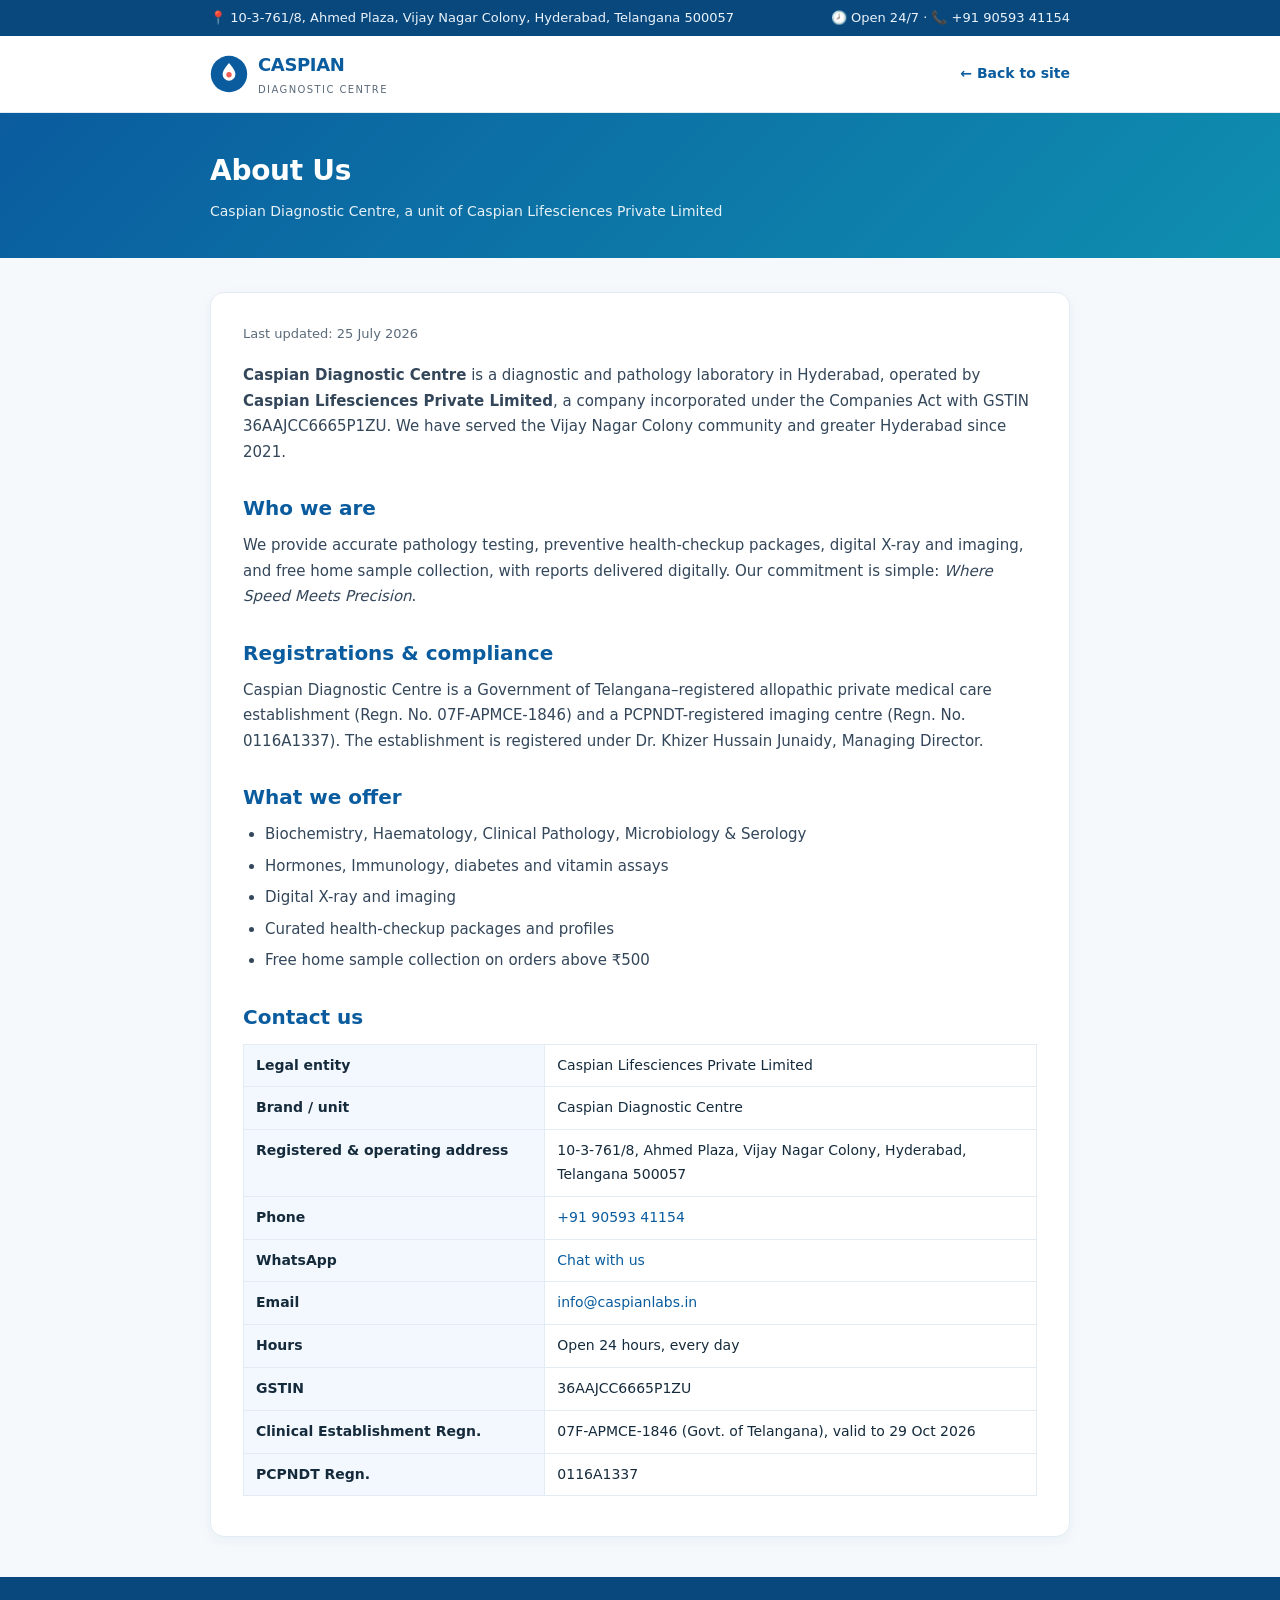
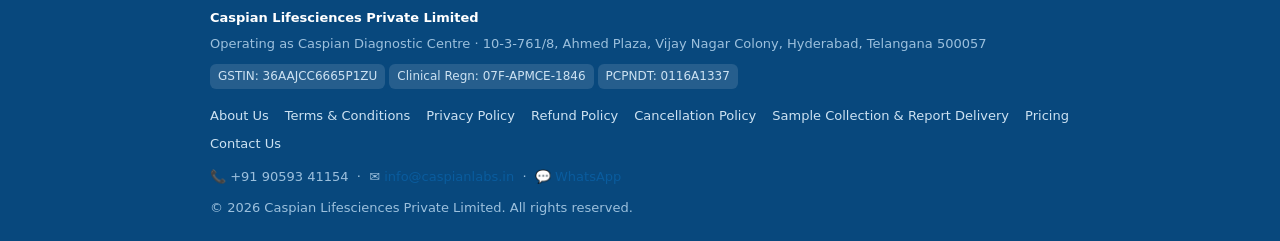
==== about.html @ a587f658 "Unique identity: coral accent replaces teal, which matched the personal site (design registry). Casp" ====
<!DOCTYPE html><html lang="en"><head><meta charset="UTF-8">
<meta name="viewport" content="width=device-width, initial-scale=1.0">
<title>About Us · Caspian Diagnostic Centre</title>
<meta name="description" content="About Us: Caspian Diagnostic Centre, a unit of Caspian Lifesciences Private Limited, Hyderabad.">
<link rel="canonical" href="https://www.caspianlabs.in/about.html">
<style>
:root{--blue:#0A5C9E;--blue-dark:#08487d;--teal:#F25C54;--ink:#152b3c;--muted:#5b6b7a;--line:#e3ecf3;--bg:#f6f9fc}
*{box-sizing:border-box;margin:0;padding:0}
body{font-family:'Segoe UI',system-ui,-apple-system,Roboto,Arial,sans-serif;color:var(--ink);line-height:1.7;background:var(--bg)}
a{color:var(--blue);text-decoration:none}a:hover{text-decoration:underline}
.top{background:var(--blue-dark);color:#eaf3fb;font-size:13px;padding:7px 0}
.top .w{max-width:900px;margin:0 auto;padding:0 20px;display:flex;justify-content:space-between;gap:12px;flex-wrap:wrap}
header{background:#fff;border-bottom:1px solid var(--line);position:sticky;top:0;z-index:10}
header .w{max-width:900px;margin:0 auto;padding:14px 20px;display:flex;align-items:center;justify-content:space-between;gap:12px}
.brand{display:flex;align-items:center;gap:10px}
.brand b{color:var(--blue);font-size:18px;font-weight:800;letter-spacing:-.02em}
.brand span{font-size:10px;color:var(--muted);letter-spacing:.14em;text-transform:uppercase;display:block}
.home{font-size:14px;font-weight:600}
.hero{background:linear-gradient(135deg,var(--blue),#0f8fb0);color:#fff;padding:34px 0}
.hero .w{max-width:900px;margin:0 auto;padding:0 20px}
.hero h1{font-size:28px;letter-spacing:-.01em}
.hero p{opacity:.9;font-size:14px;margin-top:6px}
main{max-width:900px;margin:0 auto;padding:34px 20px 10px}
.card{background:#fff;border:1px solid var(--line);border-radius:14px;padding:30px 32px;box-shadow:0 4px 14px rgba(10,92,158,.06)}
main h2{color:var(--blue);font-size:20px;margin:26px 0 8px}
main h2:first-child{margin-top:0}
main p,main li{color:#33465a;font-size:15px;margin-bottom:10px}
main ul{padding-left:22px;margin-bottom:10px}
main li{margin-bottom:6px}
.upd{color:var(--muted);font-size:13px;margin-bottom:18px}
.box{background:#eaf3fb;border:1px solid #cfe1f1;border-radius:10px;padding:14px 18px;margin:16px 0;font-size:14px}
table.kv{width:100%;border-collapse:collapse;margin:10px 0}
table.kv td{border:1px solid var(--line);padding:9px 12px;font-size:14px;vertical-align:top}
table.kv td:first-child{background:#f2f8fd;font-weight:600;width:38%;color:var(--ink)}
footer{background:var(--blue-dark);color:#cde2f2;margin-top:30px;padding:30px 0 22px;font-size:13px}
footer .w{max-width:900px;margin:0 auto;padding:0 20px}
footer .legal{color:#fff;font-weight:700;margin-bottom:4px}
footer .links{display:flex;flex-wrap:wrap;gap:6px 16px;margin:14px 0 12px}
footer .links a{color:#cde2f2}
footer .fine{color:#9cc0dd;line-height:1.6}
.pill{display:inline-block;background:rgba(255,255,255,.12);border-radius:6px;padding:2px 8px;margin:2px 4px 2px 0;font-size:12px}
</style></head><body>
<div class="top"><div class="w"><span>📍 10-3-761/8, Ahmed Plaza, Vijay Nagar Colony, Hyderabad, Telangana 500057</span><span>🕗 Open 24/7 · 📞 +91 90593 41154</span></div></div>
<header><div class="w">
  <a class="brand" href="index.html"><svg width="38" height="38" viewBox="0 0 48 48"><circle cx="24" cy="24" r="23" fill="#0A5C9E"/><path d="M24 10c5 6 8 10 8 14.5A8 8 0 0 1 16 24.5C16 20 19 16 24 10Z" fill="#fff"/><circle cx="24" cy="25" r="3.4" fill="#F25C54"/></svg><span><b>Caspian</b><span>Diagnostic Centre</span></span></a>
  <a class="home" href="index.html">&larr; Back to site</a>
</div></header>
<div class="hero"><div class="w"><h1>About Us</h1><p>Caspian Diagnostic Centre, a unit of Caspian Lifesciences Private Limited</p></div></div>
<main><div class="card"><div class="upd">Last updated: 25 July 2026</div>

<p><b>Caspian Diagnostic Centre</b> is a diagnostic and pathology laboratory in Hyderabad, operated by <b>Caspian Lifesciences Private Limited</b>, a company incorporated under the Companies Act with GSTIN 36AAJCC6665P1ZU. We have served the Vijay Nagar Colony community and greater Hyderabad since 2021.</p>
<h2>Who we are</h2>
<p>We provide accurate pathology testing, preventive health-checkup packages, digital X-ray and imaging, and free home sample collection, with reports delivered digitally. Our commitment is simple: <em>Where Speed Meets Precision</em>.</p>
<h2>Registrations &amp; compliance</h2>
<p>Caspian Diagnostic Centre is a Government of Telangana–registered allopathic private medical care establishment (Regn. No. 07F-APMCE-1846) and a PCPNDT-registered imaging centre (Regn. No. 0116A1337). The establishment is registered under Dr. Khizer Hussain Junaidy, Managing Director.</p>
<h2>What we offer</h2>
<ul><li>Biochemistry, Haematology, Clinical Pathology, Microbiology &amp; Serology</li><li>Hormones, Immunology, diabetes and vitamin assays</li><li>Digital X-ray and imaging</li><li>Curated health-checkup packages and profiles</li><li>Free home sample collection on orders above &#8377;500</li></ul>
<h2>Contact us</h2>
<table class="kv">
<tr><td>Legal entity</td><td>Caspian Lifesciences Private Limited</td></tr>
<tr><td>Brand / unit</td><td>Caspian Diagnostic Centre</td></tr>
<tr><td>Registered &amp; operating address</td><td>10-3-761/8, Ahmed Plaza, Vijay Nagar Colony, Hyderabad, Telangana 500057</td></tr>
<tr><td>Phone</td><td><a href="tel:+919059341154">+91 90593 41154</a></td></tr>
<tr><td>WhatsApp</td><td><a href="https://wa.me/919059341154">Chat with us</a></td></tr>
<tr><td>Email</td><td><a href="mailto:info@caspianlabs.in">info@caspianlabs.in</a></td></tr>
<tr><td>Hours</td><td>Open 24 hours, every day</td></tr>
<tr><td>GSTIN</td><td>36AAJCC6665P1ZU</td></tr>
<tr><td>Clinical Establishment Regn.</td><td>07F-APMCE-1846 (Govt. of Telangana), valid to 29 Oct 2026</td></tr>
<tr><td>PCPNDT Regn.</td><td>0116A1337</td></tr>
</table>

</div></main>
<footer><div class="w">
  <div class="legal">Caspian Lifesciences Private Limited</div>
  <div class="fine">Operating as Caspian Diagnostic Centre · 10-3-761/8, Ahmed Plaza, Vijay Nagar Colony, Hyderabad, Telangana 500057</div>
  <div style="margin-top:8px">
    <span class="pill">GSTIN: 36AAJCC6665P1ZU</span><span class="pill">Clinical Regn: 07F-APMCE-1846</span><span class="pill">PCPNDT: 0116A1337</span>
  </div>
  <div class="links"><a href="about.html">About Us</a><a href="terms.html">Terms & Conditions</a><a href="privacy.html">Privacy Policy</a><a href="refund.html">Refund Policy</a><a href="cancellation.html">Cancellation Policy</a><a href="shipping.html">Sample Collection &amp; Report Delivery</a><a href="pricing.html">Pricing</a><a href="contact.html">Contact Us</a></div>
  <div class="fine">📞 +91 90593 41154 &nbsp;·&nbsp; ✉️ <a href="mailto:info@caspianlabs.in">info@caspianlabs.in</a> &nbsp;·&nbsp; 💬 <a href="https://wa.me/919059341154">WhatsApp</a></div>
  <div class="fine" style="margin-top:10px">© 2026 Caspian Lifesciences Private Limited. All rights reserved.</div>
</div></footer>
</body></html>
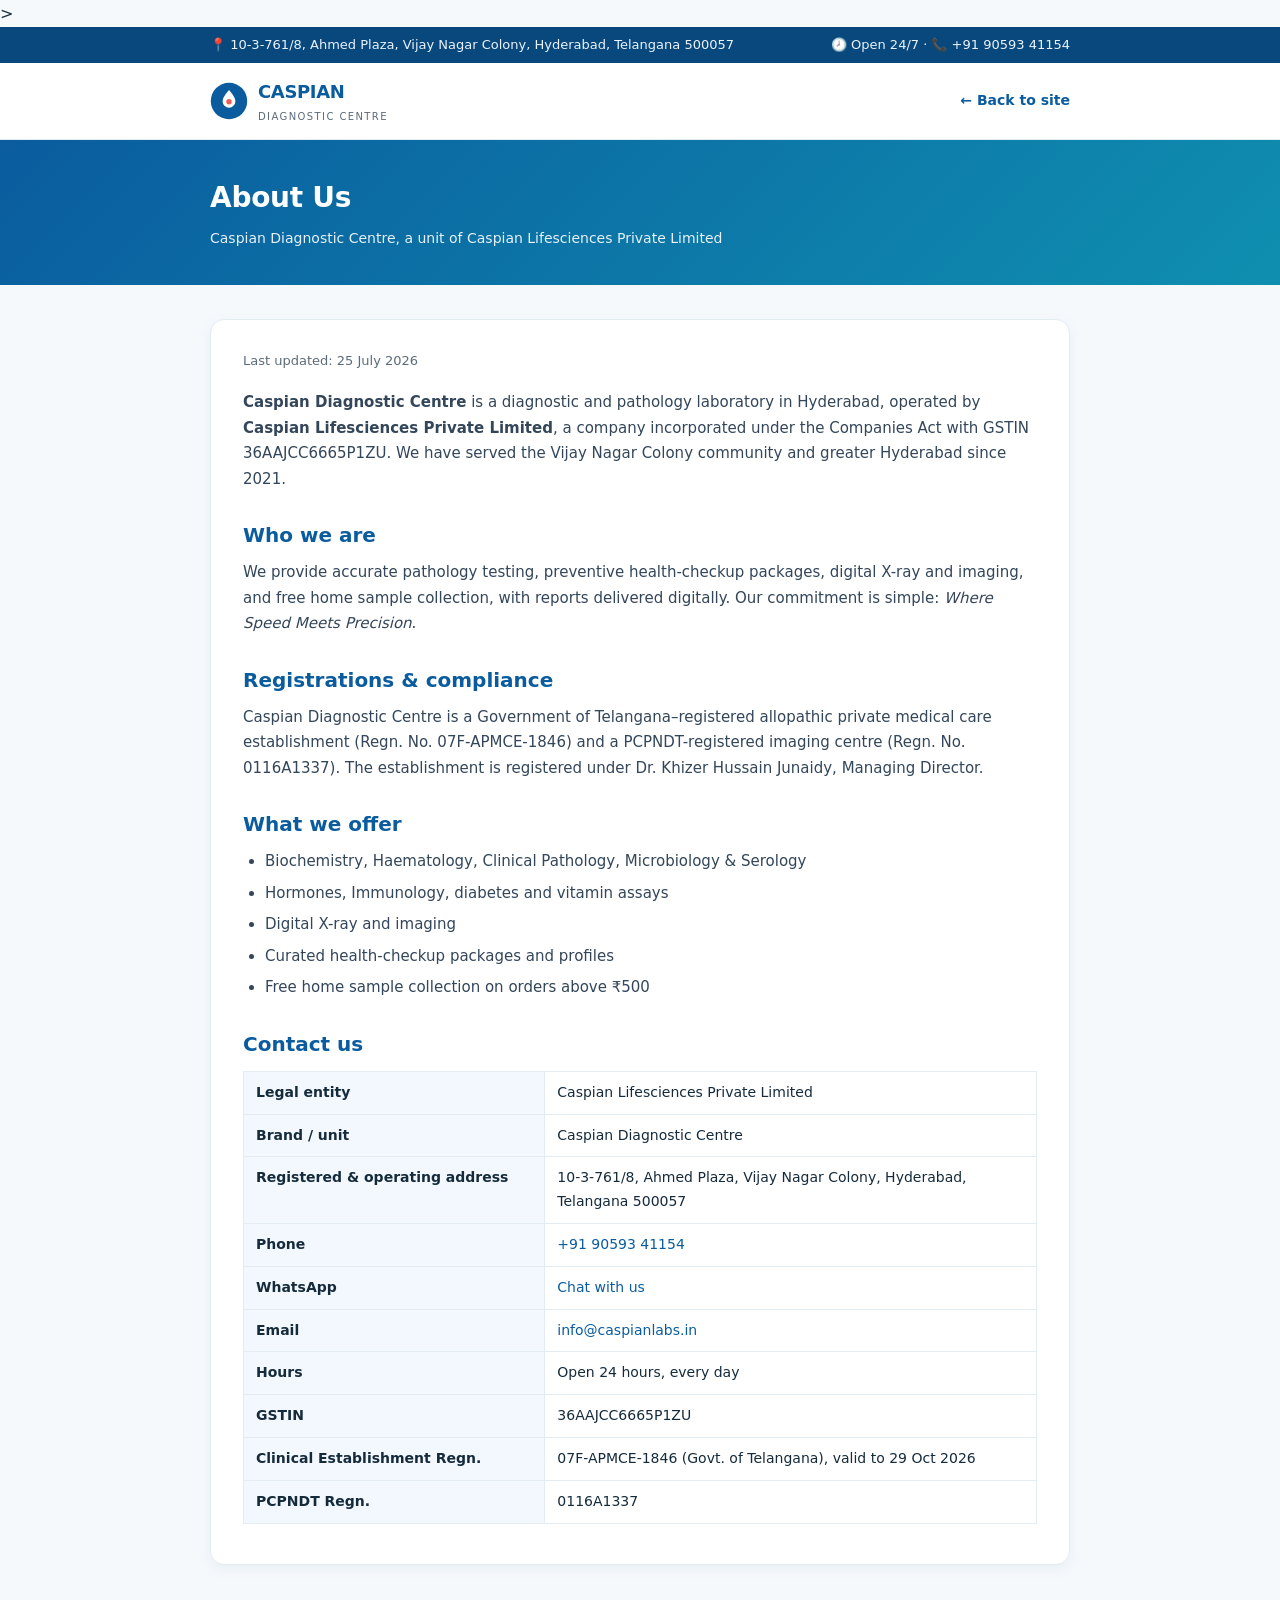
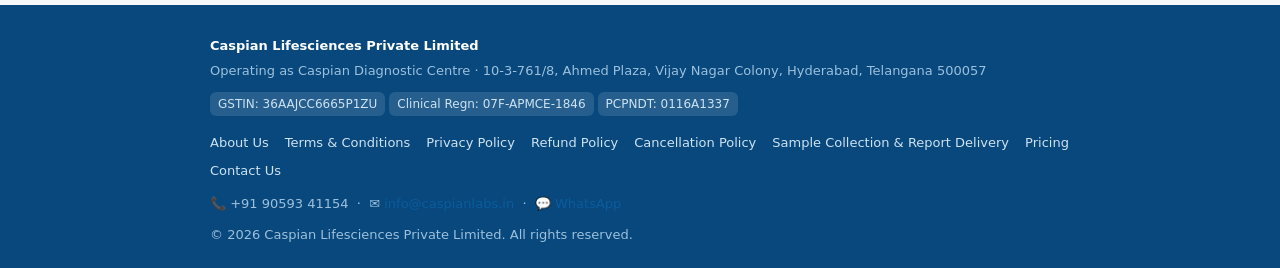
==== commit 0c7ef88c: "SEO audit fixes, 9 Oct 2026 (source-verified) Every finding below was reproduced from source and re-" ====
--- a/about.html
+++ b/about.html
@@ -2,7 +2,16 @@
 <meta name="viewport" content="width=device-width, initial-scale=1.0">
 <title>About Us · Caspian Diagnostic Centre</title>
 <meta name="description" content="About Us: Caspian Diagnostic Centre, a unit of Caspian Lifesciences Private Limited, Hyderabad.">
-<link rel="canonical" href="https://www.caspianlabs.in/about.html">
+<link rel="canonical" href="https://www.caspianlabs.in/about.html"
+<meta property="og:type" content="website">
+<meta property="og:site_name" content="Caspian Diagnostic Centre">
+<meta property="og:title" content="About Us · Caspian Diagnostic Centre">
+<meta property="og:description" content="About Us: Caspian Diagnostic Centre, a unit of Caspian Lifesciences Private Limited, Hyderabad.">
+<meta property="og:url" content="https://www.caspianlabs.in/about.html">
+<meta property="og:image" content="https://www.caspianlabs.in/ogimage.png">
+<meta property="og:image:width" content="1200">
+<meta property="og:image:height" content="630">
+<meta name="twitter:card" content="summary_large_image">>
 <style>
 :root{--blue:#0A5C9E;--blue-dark:#08487d;--teal:#F25C54;--ink:#152b3c;--muted:#5b6b7a;--line:#e3ecf3;--bg:#f6f9fc}
 *{box-sizing:border-box;margin:0;padding:0}
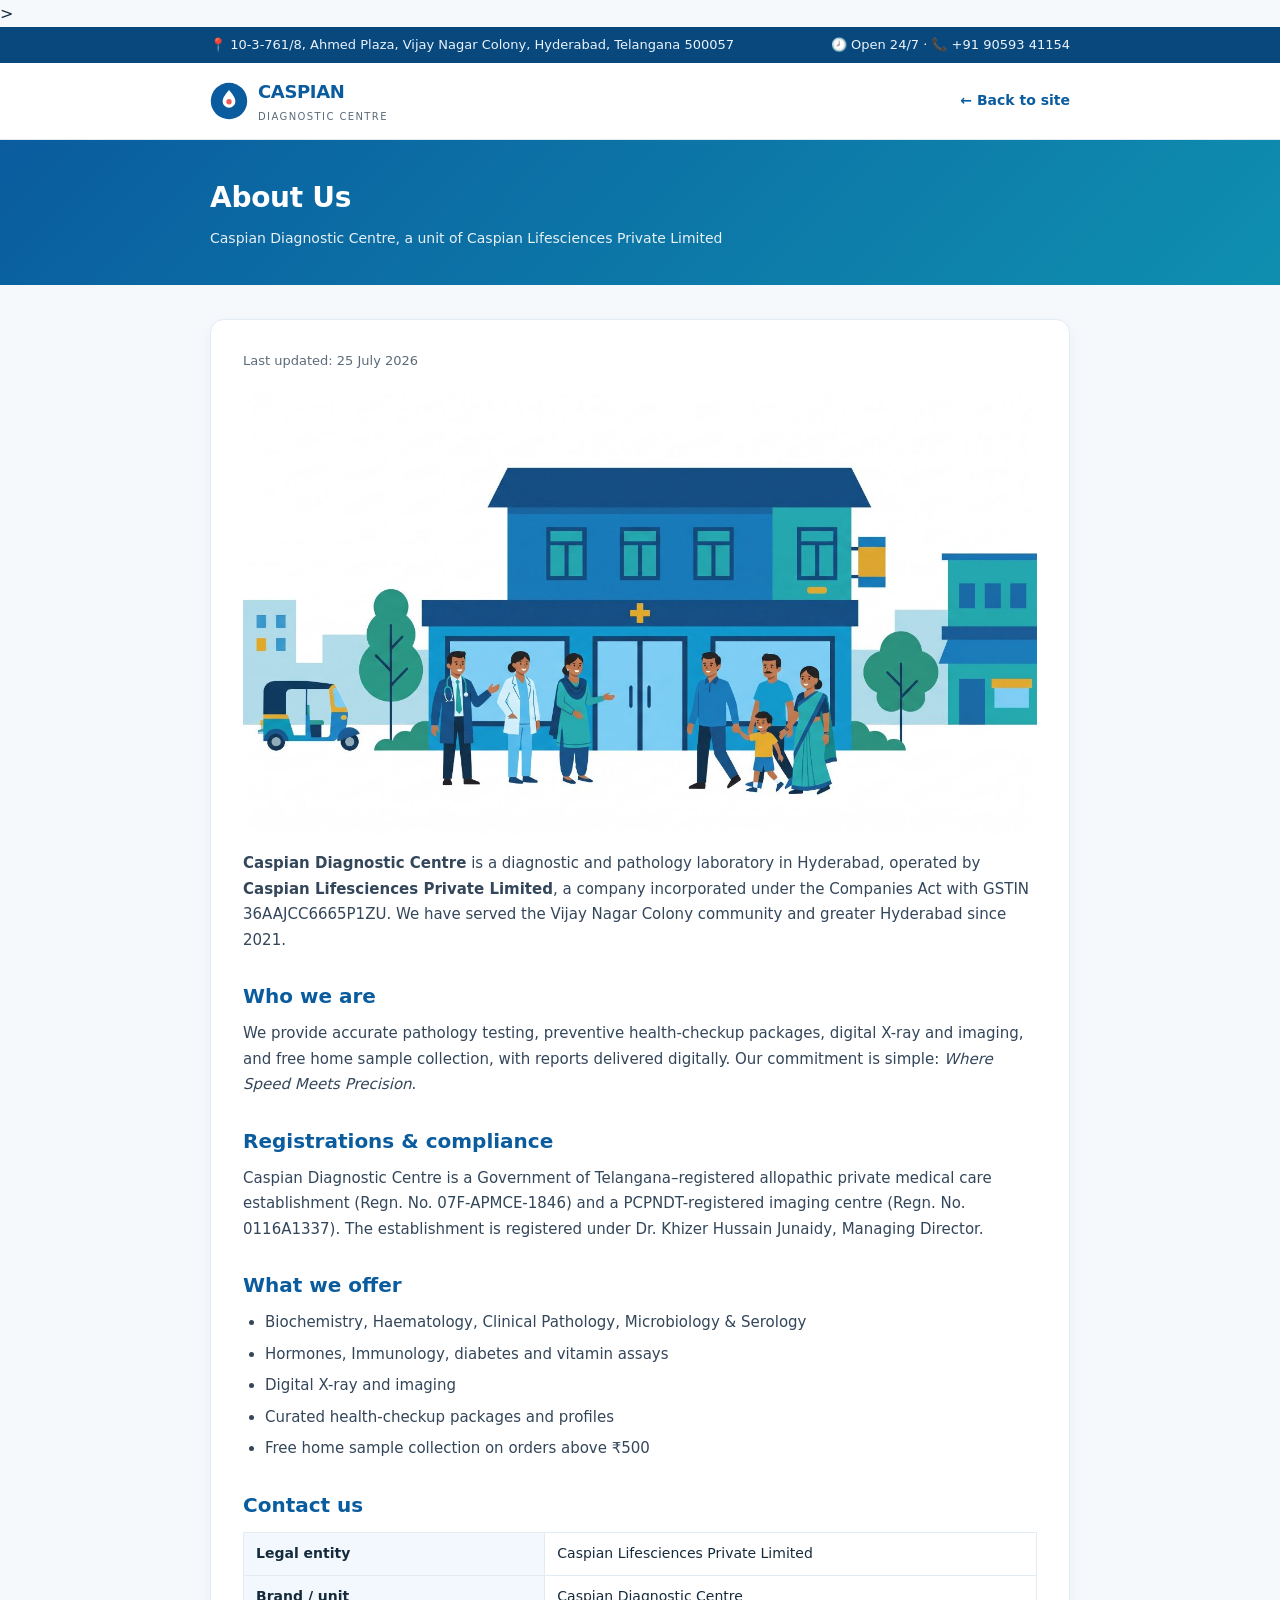
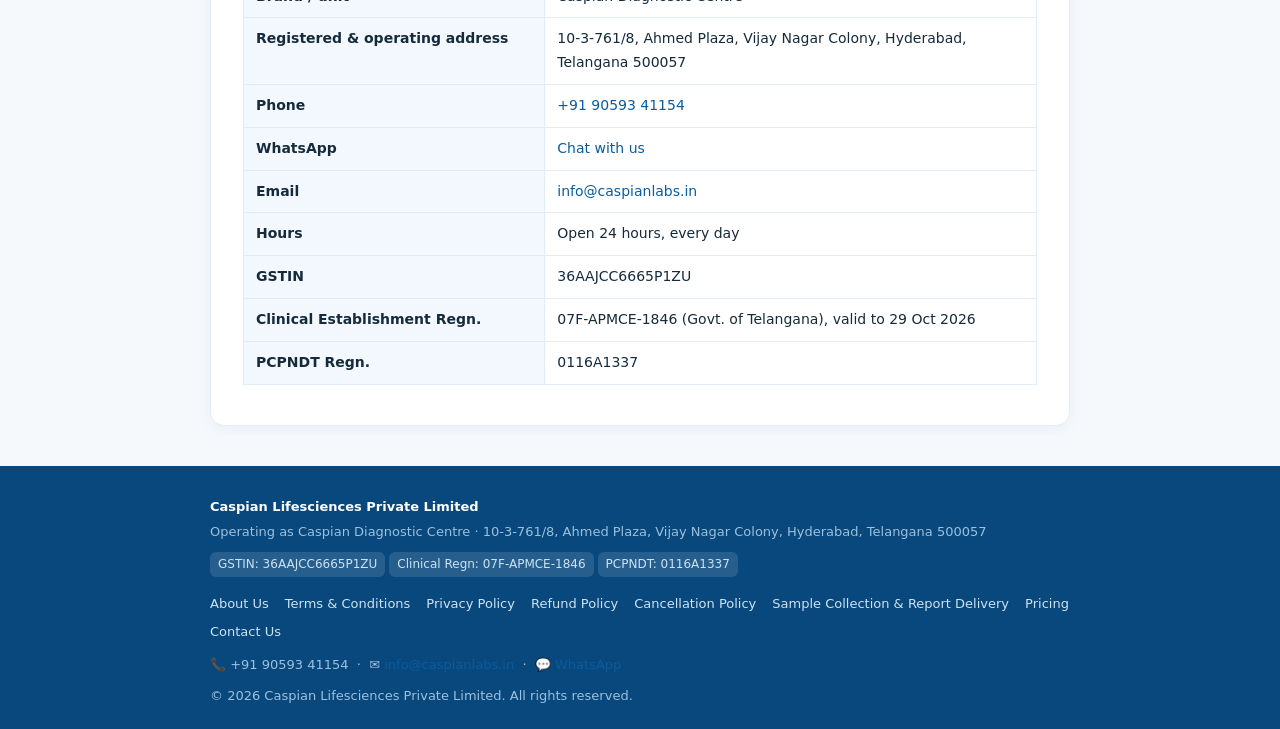
==== commit ab7873bc: "Illustrations: 16 new Gamma images (X-ray, static pages, blog) - X-ray pages: lumbar spine, cervical" ====
--- a/about.html
+++ b/about.html
@@ -57,6 +57,8 @@
 <div class="hero"><div class="w"><h1>About Us</h1><p>Caspian Diagnostic Centre, a unit of Caspian Lifesciences Private Limited</p></div></div>
 <main><div class="card"><div class="upd">Last updated: 25 July 2026</div>
 
+<figure style="margin:0 0 18px"><img src="/illus/about.jpg" alt="Illustration: a neighbourhood diagnostic centre with its doctor, lab technician and receptionist welcoming a family" width="1400" height="781" decoding="async" style="width:100%;height:auto;border-radius:12px;display:block"></figure>
+
 <p><b>Caspian Diagnostic Centre</b> is a diagnostic and pathology laboratory in Hyderabad, operated by <b>Caspian Lifesciences Private Limited</b>, a company incorporated under the Companies Act with GSTIN 36AAJCC6665P1ZU. We have served the Vijay Nagar Colony community and greater Hyderabad since 2021.</p>
 <h2>Who we are</h2>
 <p>We provide accurate pathology testing, preventive health-checkup packages, digital X-ray and imaging, and free home sample collection, with reports delivered digitally. Our commitment is simple: <em>Where Speed Meets Precision</em>.</p>
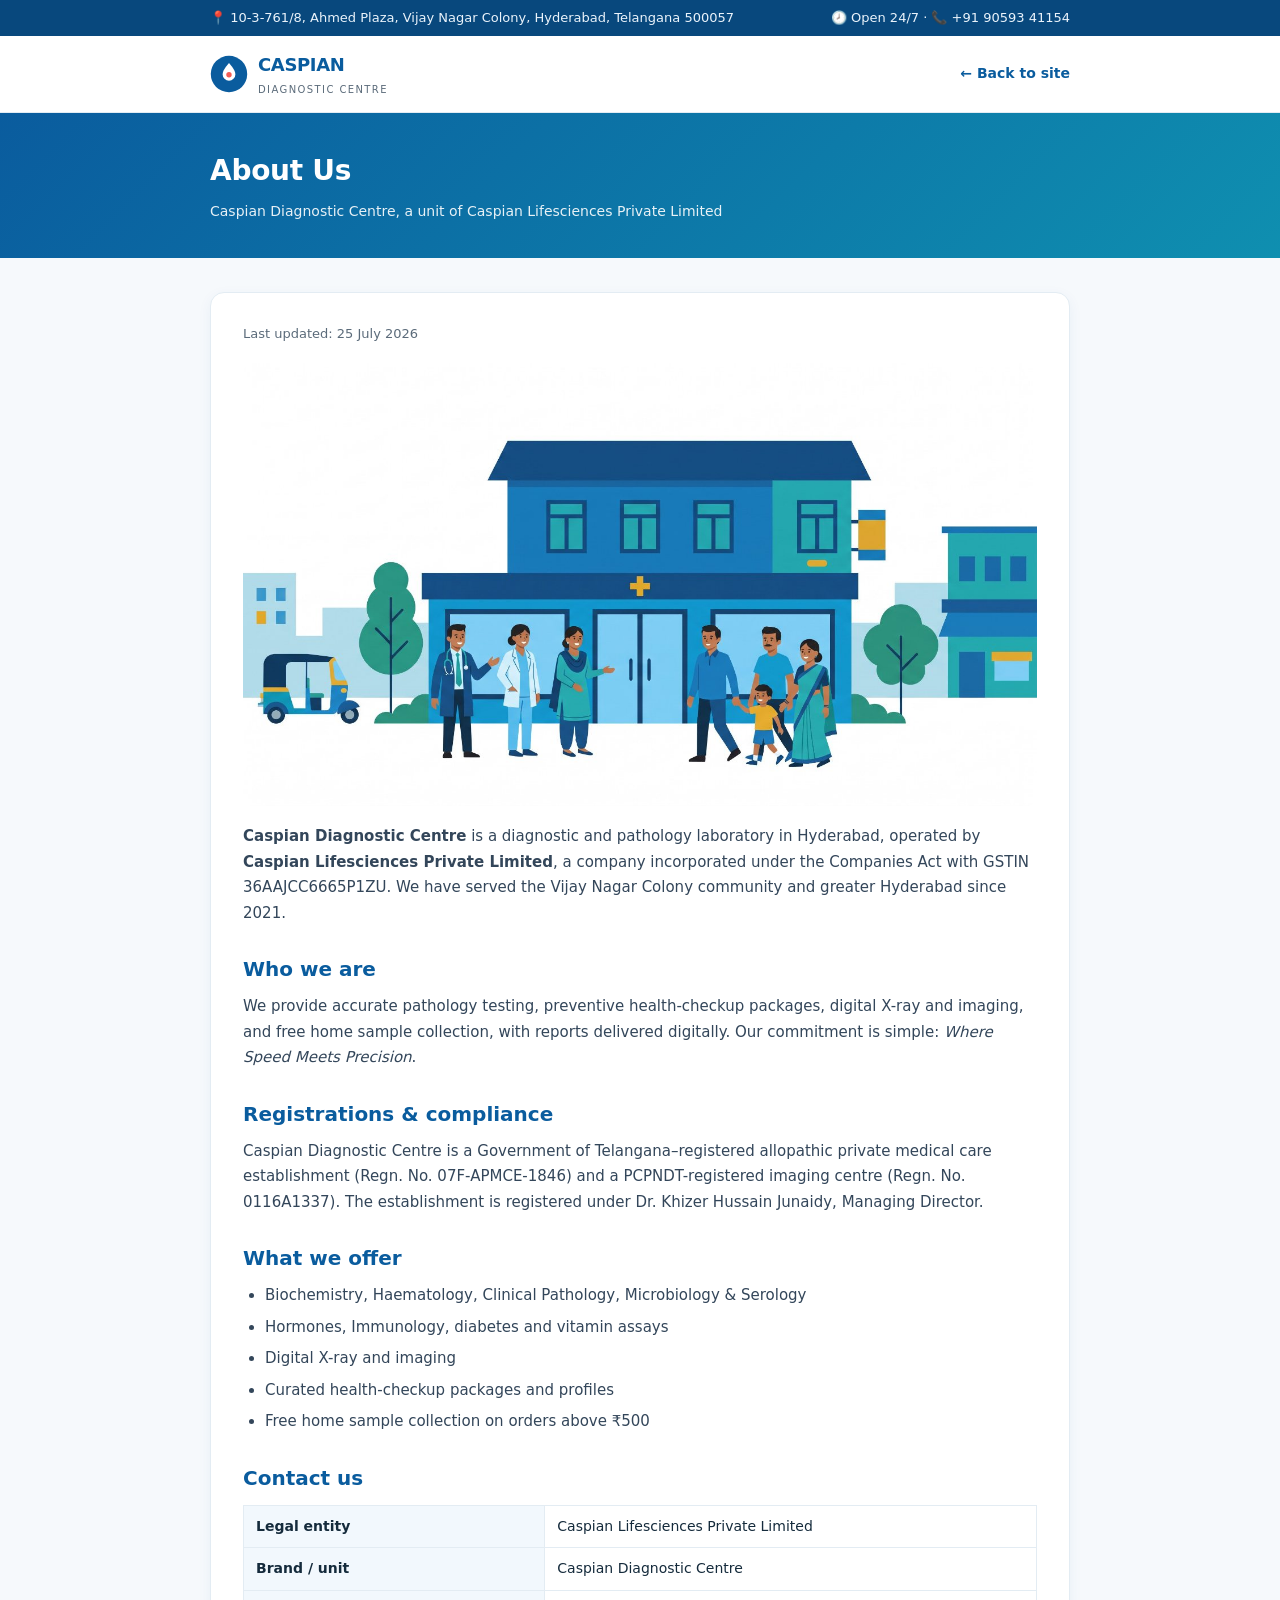
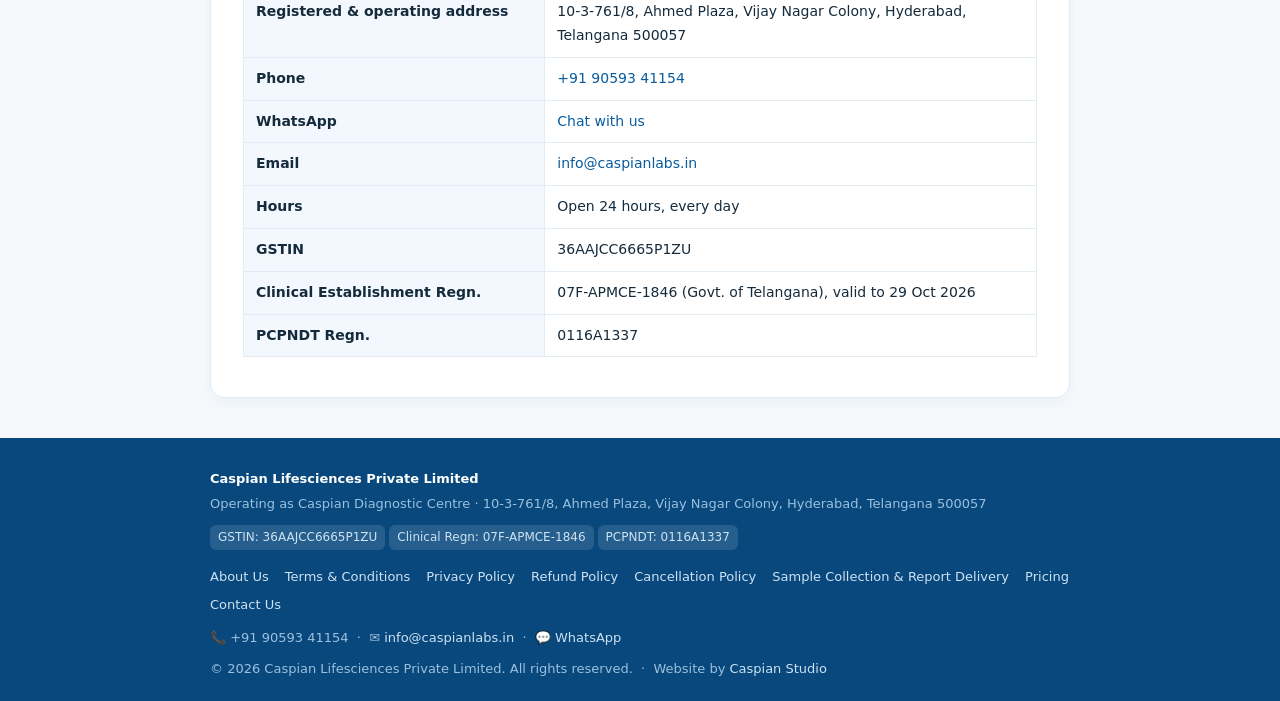
==== commit c04584e4: "Add Caspian Studio footer credit on About page, fix unclosed canonical tag Co-Authored-By: Claude Fa" ====
--- a/about.html
+++ b/about.html
@@ -2,7 +2,7 @@
 <meta name="viewport" content="width=device-width, initial-scale=1.0">
 <title>About Us · Caspian Diagnostic Centre</title>
 <meta name="description" content="About Us: Caspian Diagnostic Centre, a unit of Caspian Lifesciences Private Limited, Hyderabad.">
-<link rel="canonical" href="https://www.caspianlabs.in/about.html"
+<link rel="canonical" href="https://www.caspianlabs.in/about.html">
 <meta property="og:type" content="website">
 <meta property="og:site_name" content="Caspian Diagnostic Centre">
 <meta property="og:title" content="About Us · Caspian Diagnostic Centre">
@@ -11,7 +11,7 @@
 <meta property="og:image" content="https://www.caspianlabs.in/ogimage.png">
 <meta property="og:image:width" content="1200">
 <meta property="og:image:height" content="630">
-<meta name="twitter:card" content="summary_large_image">>
+<meta name="twitter:card" content="summary_large_image">
 <style>
 :root{--blue:#0A5C9E;--blue-dark:#08487d;--teal:#F25C54;--ink:#152b3c;--muted:#5b6b7a;--line:#e3ecf3;--bg:#f6f9fc}
 *{box-sizing:border-box;margin:0;padding:0}
@@ -47,6 +47,7 @@
 footer .links{display:flex;flex-wrap:wrap;gap:6px 16px;margin:14px 0 12px}
 footer .links a{color:#cde2f2}
 footer .fine{color:#9cc0dd;line-height:1.6}
+footer .fine a{color:#cde2f2}
 .pill{display:inline-block;background:rgba(255,255,255,.12);border-radius:6px;padding:2px 8px;margin:2px 4px 2px 0;font-size:12px}
 </style></head><body>
 <div class="top"><div class="w"><span>📍 10-3-761/8, Ahmed Plaza, Vijay Nagar Colony, Hyderabad, Telangana 500057</span><span>🕗 Open 24/7 · 📞 +91 90593 41154</span></div></div>
@@ -89,6 +90,6 @@
   </div>
   <div class="links"><a href="about.html">About Us</a><a href="terms.html">Terms & Conditions</a><a href="privacy.html">Privacy Policy</a><a href="refund.html">Refund Policy</a><a href="cancellation.html">Cancellation Policy</a><a href="shipping.html">Sample Collection &amp; Report Delivery</a><a href="pricing.html">Pricing</a><a href="contact.html">Contact Us</a></div>
   <div class="fine">📞 +91 90593 41154 &nbsp;·&nbsp; ✉️ <a href="mailto:info@caspianlabs.in">info@caspianlabs.in</a> &nbsp;·&nbsp; 💬 <a href="https://wa.me/919059341154">WhatsApp</a></div>
-  <div class="fine" style="margin-top:10px">© 2026 Caspian Lifesciences Private Limited. All rights reserved.</div>
+  <div class="fine" style="margin-top:10px">© 2026 Caspian Lifesciences Private Limited. All rights reserved. &nbsp;·&nbsp; Website by <a href="https://caspianstudio.in/" target="_blank" rel="noopener">Caspian Studio</a></div>
 </div></footer>
 </body></html>
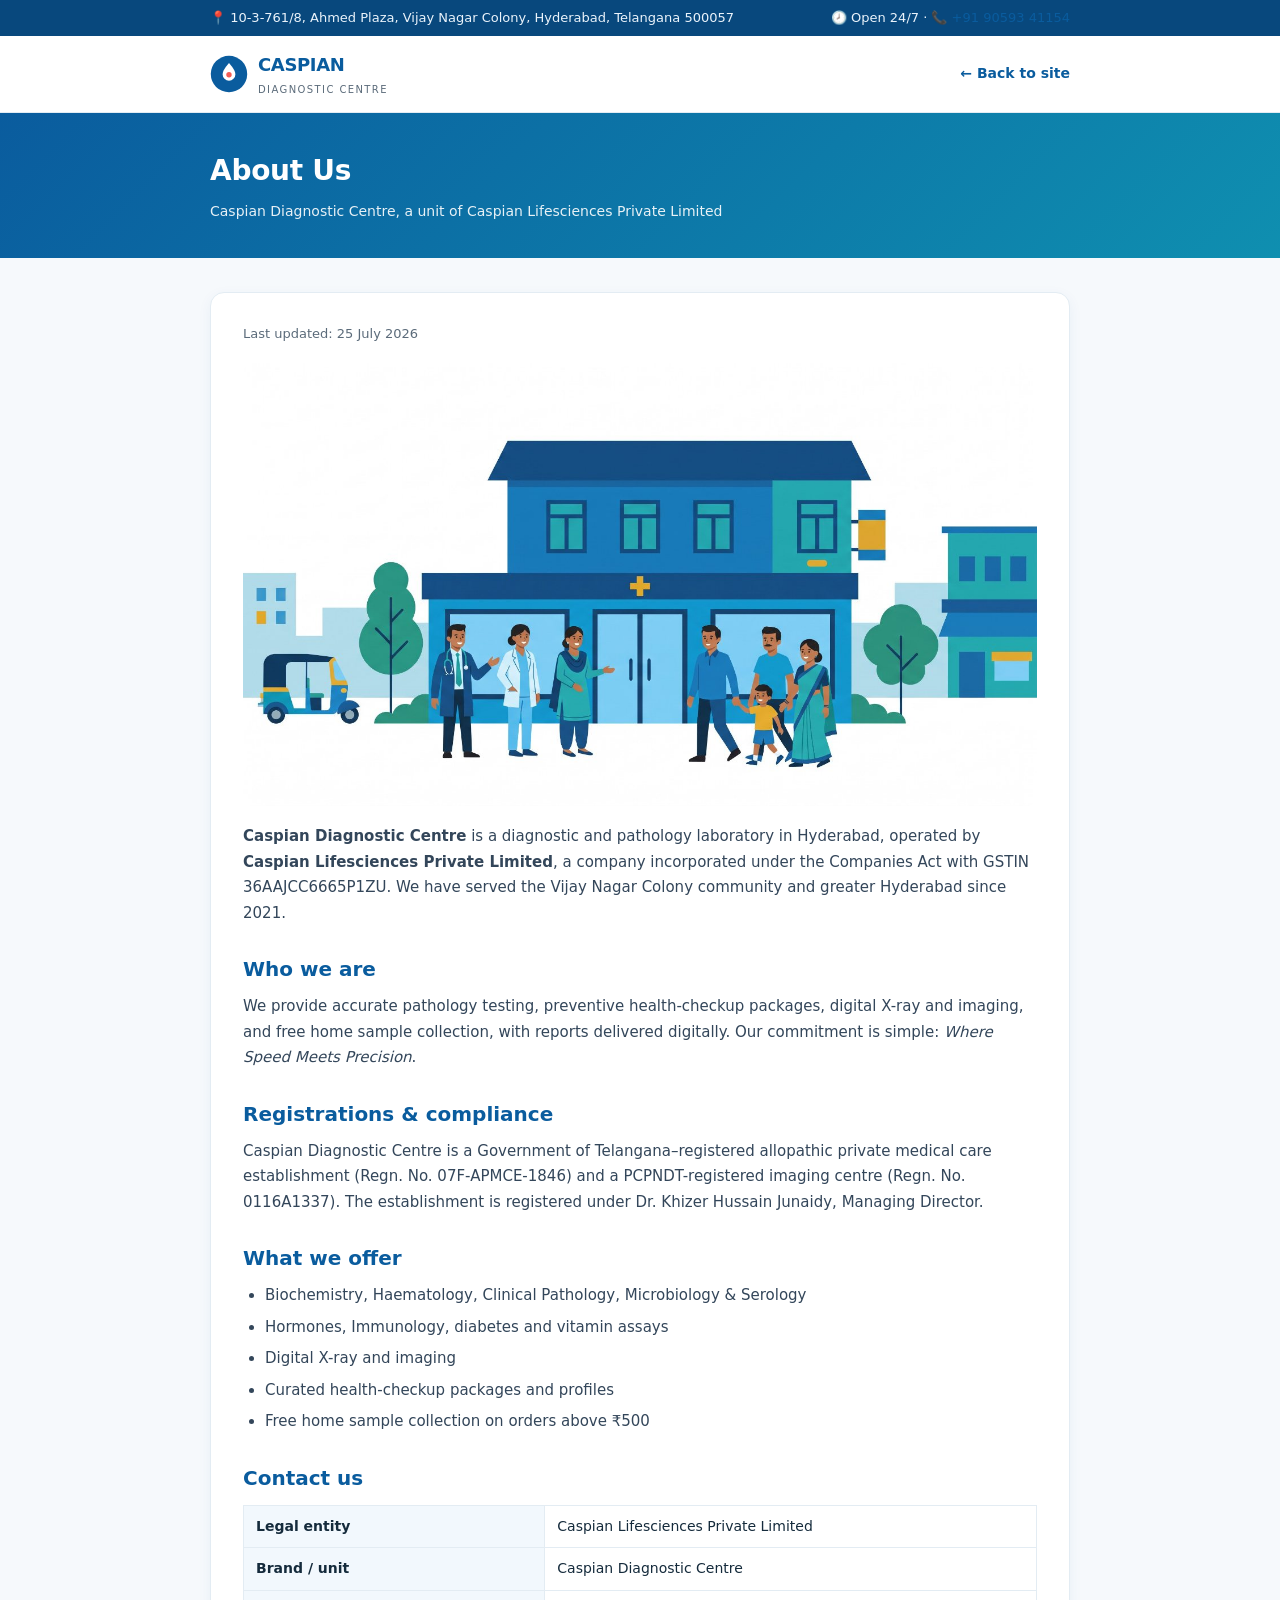
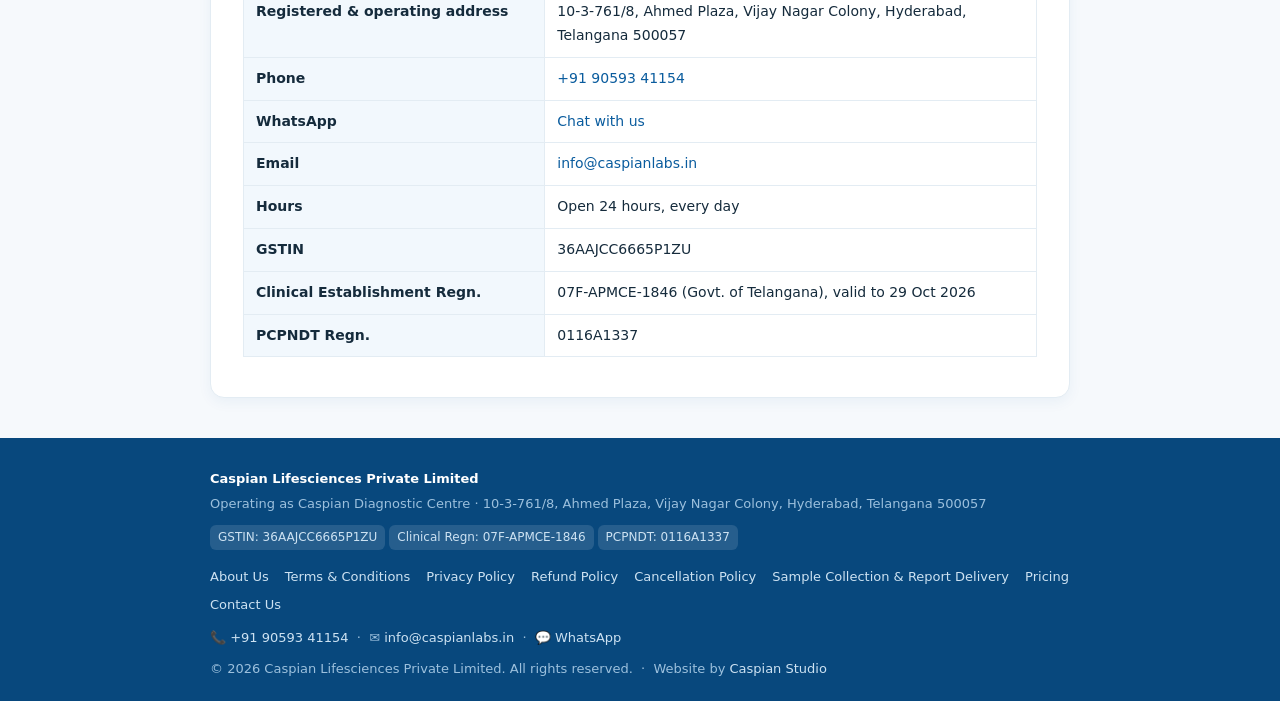
==== commit 03e30cd4: "Clarity fixes: department cards link to their tests, phone numbers linked, em dashes out of homepage" ====
--- a/about.html
+++ b/about.html
@@ -50,7 +50,7 @@
 footer .fine a{color:#cde2f2}
 .pill{display:inline-block;background:rgba(255,255,255,.12);border-radius:6px;padding:2px 8px;margin:2px 4px 2px 0;font-size:12px}
 </style></head><body>
-<div class="top"><div class="w"><span>📍 10-3-761/8, Ahmed Plaza, Vijay Nagar Colony, Hyderabad, Telangana 500057</span><span>🕗 Open 24/7 · 📞 +91 90593 41154</span></div></div>
+<div class="top"><div class="w"><span>📍 10-3-761/8, Ahmed Plaza, Vijay Nagar Colony, Hyderabad, Telangana 500057</span><span>🕗 Open 24/7 · 📞 <a href="tel:+919059341154">+91 90593 41154</a></span></div></div>
 <header><div class="w">
   <a class="brand" href="index.html"><svg width="38" height="38" viewBox="0 0 48 48"><circle cx="24" cy="24" r="23" fill="#0A5C9E"/><path d="M24 10c5 6 8 10 8 14.5A8 8 0 0 1 16 24.5C16 20 19 16 24 10Z" fill="#fff"/><circle cx="24" cy="25" r="3.4" fill="#F25C54"/></svg><span><b>Caspian</b><span>Diagnostic Centre</span></span></a>
   <a class="home" href="index.html">&larr; Back to site</a>
@@ -89,7 +89,9 @@
     <span class="pill">GSTIN: 36AAJCC6665P1ZU</span><span class="pill">Clinical Regn: 07F-APMCE-1846</span><span class="pill">PCPNDT: 0116A1337</span>
   </div>
   <div class="links"><a href="about.html">About Us</a><a href="terms.html">Terms & Conditions</a><a href="privacy.html">Privacy Policy</a><a href="refund.html">Refund Policy</a><a href="cancellation.html">Cancellation Policy</a><a href="shipping.html">Sample Collection &amp; Report Delivery</a><a href="pricing.html">Pricing</a><a href="contact.html">Contact Us</a></div>
-  <div class="fine">📞 +91 90593 41154 &nbsp;·&nbsp; ✉️ <a href="mailto:info@caspianlabs.in">info@caspianlabs.in</a> &nbsp;·&nbsp; 💬 <a href="https://wa.me/919059341154">WhatsApp</a></div>
+  <div class="fine">📞 <a href="tel:+919059341154">+91 90593 41154</a> &nbsp;·&nbsp; ✉️ <a href="mailto:info@caspianlabs.in">info@caspianlabs.in</a> &nbsp;·&nbsp; 💬 <a href="https://wa.me/919059341154">WhatsApp</a></div>
   <div class="fine" style="margin-top:10px">© 2026 Caspian Lifesciences Private Limited. All rights reserved. &nbsp;·&nbsp; Website by <a href="https://caspianstudio.in/" target="_blank" rel="noopener">Caspian Studio</a></div>
 </div></footer>
+<script src="/assets/clarity.js?v=1" defer></script>
+<script src=https://www.caspianhealthcare.in/forms-capture.js defer></script>
 </body></html>
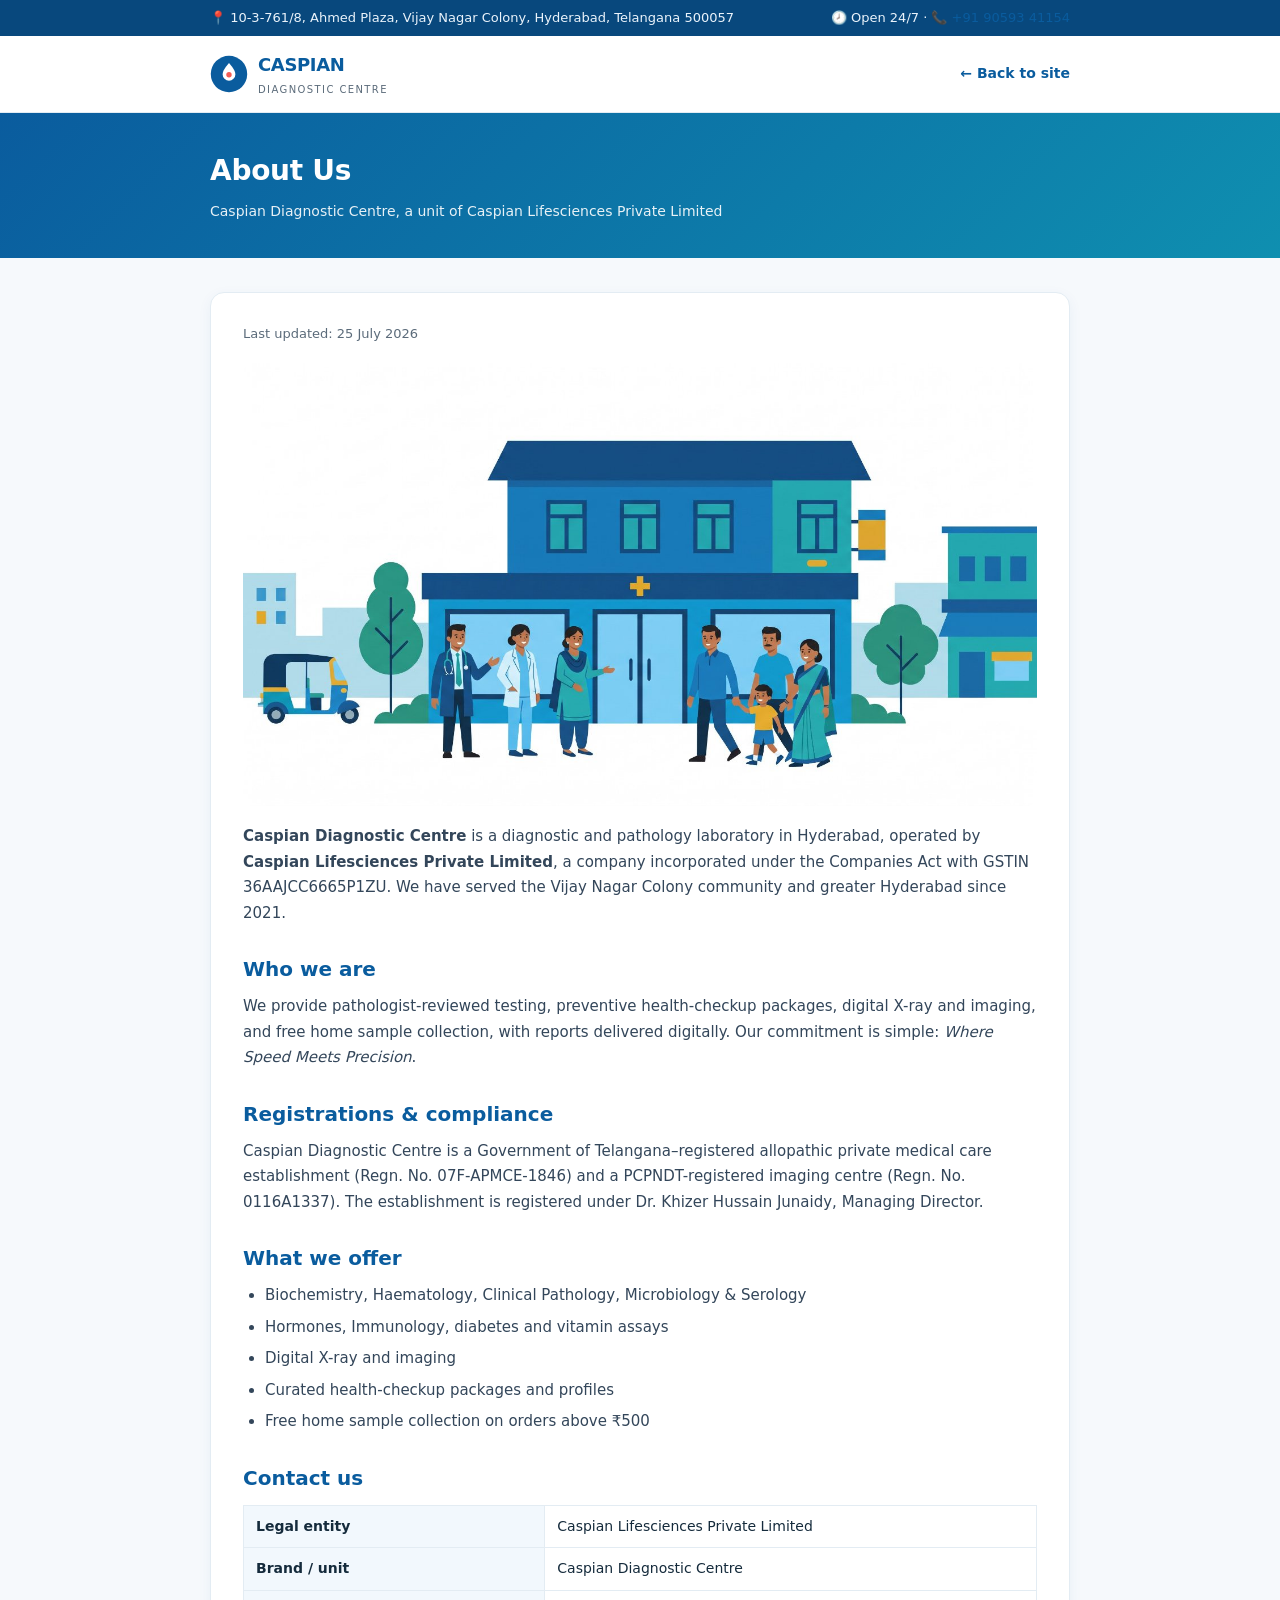
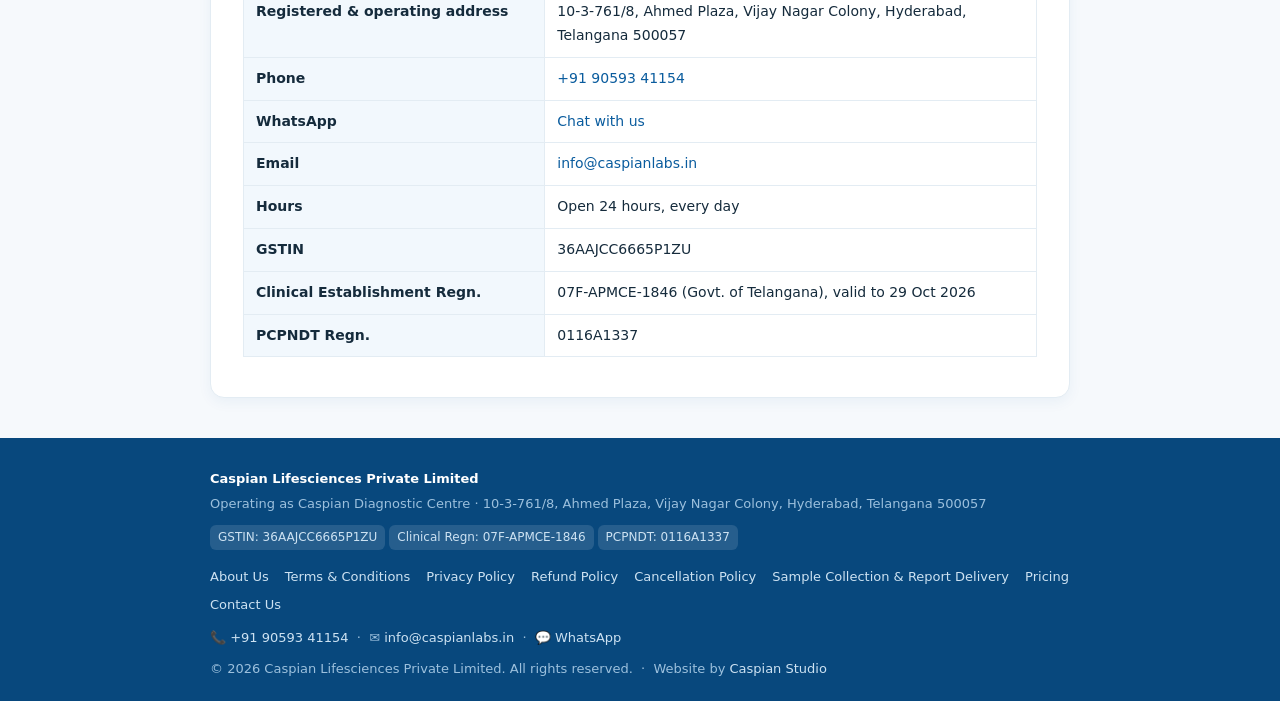
==== commit 70acbb08: "NMC 2026 claim-word audit: remove review-text widget, reword trust, accuracy, affordable, painless a" ====
--- a/about.html
+++ b/about.html
@@ -62,7 +62,7 @@
 
 <p><b>Caspian Diagnostic Centre</b> is a diagnostic and pathology laboratory in Hyderabad, operated by <b>Caspian Lifesciences Private Limited</b>, a company incorporated under the Companies Act with GSTIN 36AAJCC6665P1ZU. We have served the Vijay Nagar Colony community and greater Hyderabad since 2021.</p>
 <h2>Who we are</h2>
-<p>We provide accurate pathology testing, preventive health-checkup packages, digital X-ray and imaging, and free home sample collection, with reports delivered digitally. Our commitment is simple: <em>Where Speed Meets Precision</em>.</p>
+<p>We provide pathologist-reviewed testing, preventive health-checkup packages, digital X-ray and imaging, and free home sample collection, with reports delivered digitally. Our commitment is simple: <em>Where Speed Meets Precision</em>.</p>
 <h2>Registrations &amp; compliance</h2>
 <p>Caspian Diagnostic Centre is a Government of Telangana–registered allopathic private medical care establishment (Regn. No. 07F-APMCE-1846) and a PCPNDT-registered imaging centre (Regn. No. 0116A1337). The establishment is registered under Dr. Khizer Hussain Junaidy, Managing Director.</p>
 <h2>What we offer</h2>
